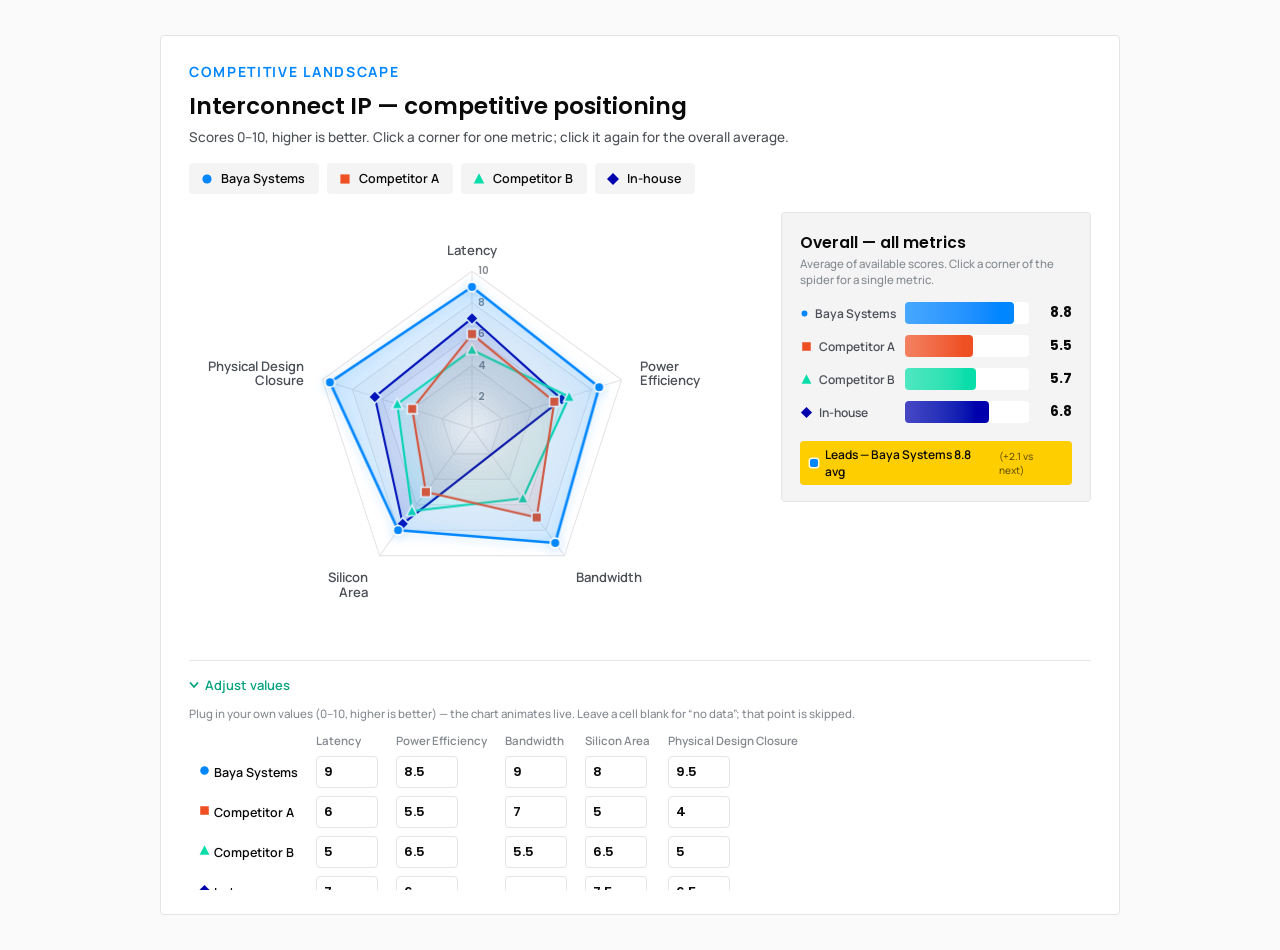
==== demo.html @ ced49e7d "Add files via upload" ====
<!DOCTYPE html>
<html lang="en">
<head>
  <meta charset="utf-8">
  <meta name="viewport" content="width=device-width, initial-scale=1">
  <title>Baya Systems — competitive radar demo</title>
  <style>
    html, body { background: #fafafa; margin: 0; }
    body {
      padding: clamp(1rem, 0.5rem + 2.1vw, 2.5rem);
      font-family: "Manrope", "Century Gothic", system-ui, -apple-system, "Segoe UI", sans-serif;
      display: flex;
      justify-content: center;
    }
    #radar { width: 100%; max-width: 960px; }
  </style>
</head>
<body>
  <div id="radar"></div>

  <script src="baya-radar.js"></script>
  <script>
    // Replace the placeholder values below with real scores (0-10, higher = better).
    // For metrics where a LOWER raw number is better (latency, silicon area),
    // convert to a score first, e.g. 10 = best-in-class.
    // Use null where there is no data — that point is skipped on the radar.
    var chart = BayaRadar.create('#radar', {
      title: 'Interconnect IP — competitive positioning',
      subtitle: 'Scores 0–10, higher is better. Click a corner for one metric; click it again for the overall average.',
      axes: [
        { label: 'Latency',                 description: 'Higher score = lower latency' },
        { label: 'Power Efficiency',        description: 'Higher score = better perf/W' },
        { label: 'Bandwidth',               description: 'Higher score = higher sustained bandwidth' },
        { label: 'Silicon Area',            description: 'Higher score = smaller area' },
        { label: 'Physical Design Closure', description: 'Higher score = easier timing closure' }
      ],
      series: [
        { name: 'Baya Systems', color: '#0086FF', marker: 'circle',   values: [9, 8.5, 9, 8, 9.5] },
        { name: 'Competitor A', color: '#EE5023', marker: 'square',   values: [6, 5.5, 7, 5, 4]   },
        { name: 'Competitor B', color: '#09DEAB', marker: 'triangle', values: [5, 6.5, 5.5, 6.5, 5] },
        { name: 'In-house',     color: '#0000AD', marker: 'diamond',  values: [7, 6, null, 7.5, 6.5] }
      ],
      maxValue: 10,
      editable: true          // shows the live value editor; set false for a read-only chart
    });

    // Values can also be changed from code:
    //   chart.setValue(0, 2, 9.5);          // series index, axis index, value
    //   chart.update({ series: [...] });    // replace everything at once
  </script>

  <script>
    // WordPress / iframe embedding: report our rendered height to the parent
    // window so a listener on the host page (see README) can size the
    // <iframe> to fit — no fixed height or internal scrollbars needed.
    (function () {
      if (window.parent === window) return; // not embedded in an iframe
      function postHeight() {
        window.parent.postMessage(
          { source: 'baya-radar', height: document.body.scrollHeight },
          '*'
        );
      }
      window.addEventListener('load', postHeight);
      if (typeof ResizeObserver !== 'undefined') {
        new ResizeObserver(postHeight).observe(document.body);
      } else {
        window.addEventListener('resize', postHeight);
      }
    })();
  </script>
</body>
</html>
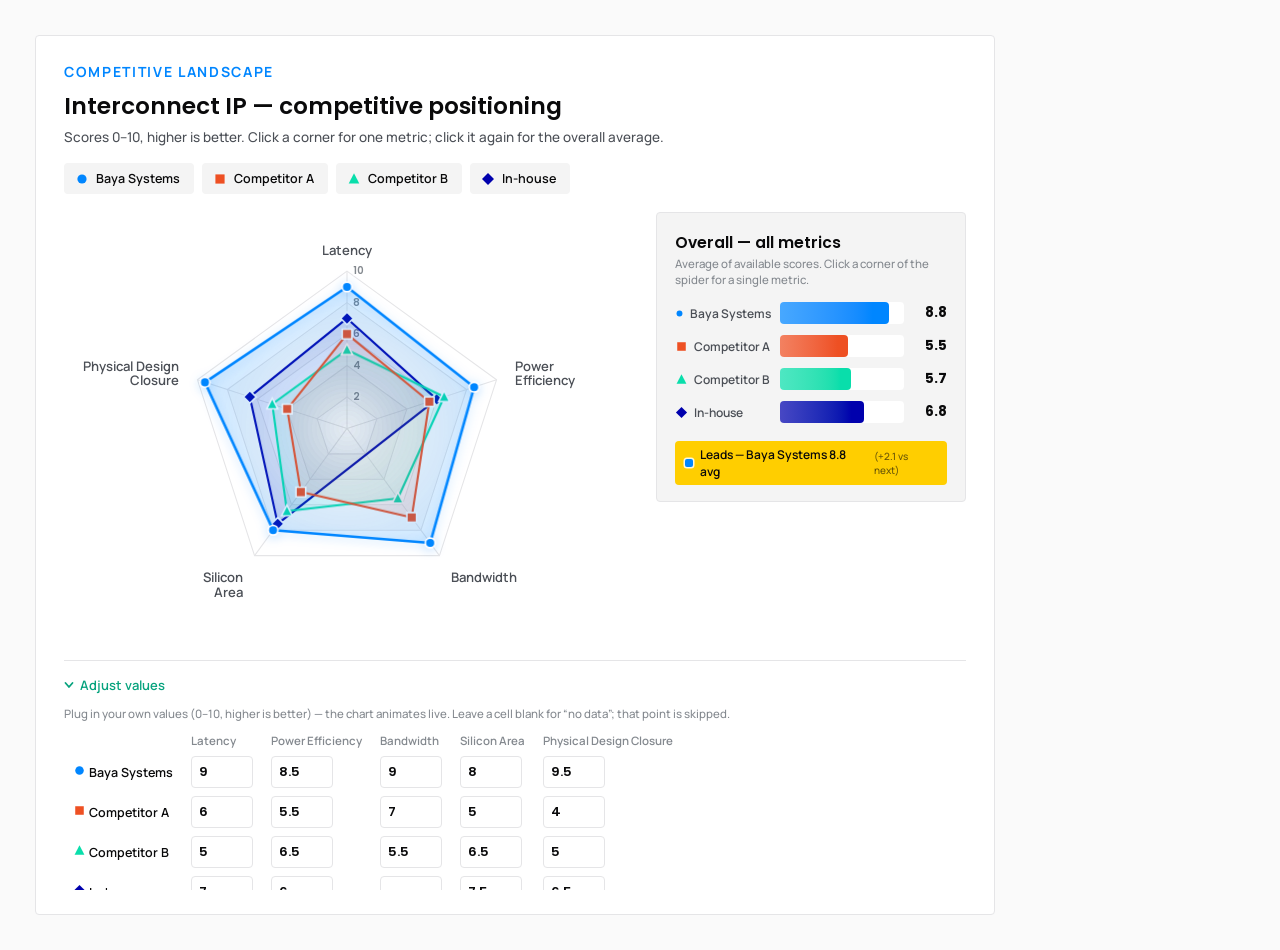
==== commit 18e24424: "Update demo.html" ====
--- a/demo.html
+++ b/demo.html
@@ -12,7 +12,7 @@
       display: flex;
       justify-content: center;
     }
-    #radar { width: 100%; max-width: 960px; }
+    #radar { width: 100%; }
   </style>
 </head>
 <body>
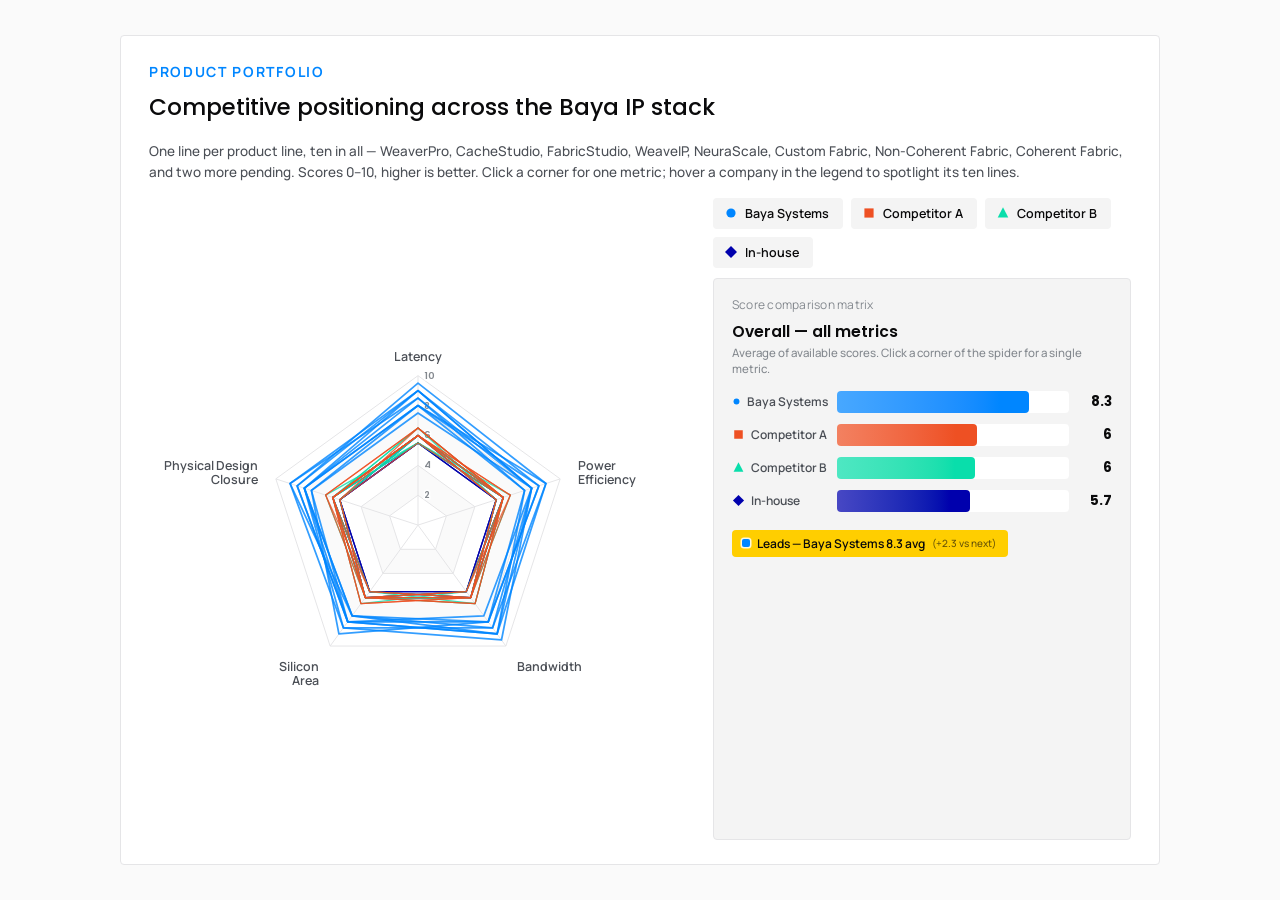
==== commit 35228a13: "Support multi-polygon company series for a full-portfolio radar Adds a `groups` option so a series c" ====
--- a/demo.html
+++ b/demo.html
@@ -3,16 +3,35 @@
 <head>
   <meta charset="utf-8">
   <meta name="viewport" content="width=device-width, initial-scale=1">
-  <title>Baya Systems — competitive radar demo</title>
+  <title>Baya Systems — competitive radar, full portfolio</title>
   <style>
     html, body { background: #fafafa; margin: 0; }
     body {
+      min-height: 100vh;
+      box-sizing: border-box;
       padding: clamp(1rem, 0.5rem + 2.1vw, 2.5rem);
       font-family: "Manrope", "Century Gothic", system-ui, -apple-system, "Segoe UI", sans-serif;
       display: flex;
       justify-content: center;
+      align-items: center;
     }
-    #radar { width: 100%; }
+    #radar { width: 100%; max-width: 1040px; }
+
+    /* Desktop/tablet: fit the whole widget into one viewport height — chart on
+       the left, legend + matrix panel stacked on the right. Below this the
+       widget's own responsive rules stack chart/legend/panel full-width, so we
+       drop the fixed height and let the page scroll normally instead. */
+    @media (min-width: 768px) {
+      html, body { height: 100%; }
+      body { height: 100vh; overflow: hidden; }
+      #radar { height: 100%; }
+      #radar .bradar-root { height: 100%; display: flex; flex-direction: column; }
+      #radar .bradar-main { flex: 1 1 auto; min-height: 0; align-items: stretch; }
+      #radar .bradar-chart-wrap { display: flex; align-items: center; justify-content: center; }
+      #radar .bradar-chart { width: auto; height: 100%; max-width: 100%; }
+      #radar .bradar-right { max-height: 100%; }
+      #radar .bradar-panel { flex: 1 1 auto; min-height: 0; overflow-y: auto; }
+    }
   </style>
 </head>
 <body>
@@ -20,13 +39,42 @@
 
   <script src="baya-radar.js"></script>
   <script>
-    // Replace the placeholder values below with real scores (0-10, higher = better).
-    // For metrics where a LOWER raw number is better (latency, silicon area),
-    // convert to a score first, e.g. 10 = best-in-class.
-    // Use null where there is no data — that point is skipped on the radar.
+    // ---------------------------------------------------------------------
+    // One radar, ten product lines per company. Each company (Baya + two
+    // competitors + in-house) draws one thin line per product line, all in
+    // that company's color, overlaid on the same five axes — so the shape
+    // and density of each company's "cloud" of lines tells the story, and
+    // the side panel's average is the tidy summary of that cloud.
+    //
+    // All numbers are set here in code — there is no in-browser editor.
+    // Edit a `values` array below (order matches `axes`), or drive it from
+    // your own script via chart.setValue(seriesIndex, axisIndex, value) or
+    // chart.update({ series: [...] }).
+    //
+    // *** PLACEHOLDER DATA *** — every score below is illustrative.
+    // Replace with real competitive numbers before this page goes live.
+    // Product lines 9 & 10 are still pending a name/axes fit from Rakshan.
+    // ---------------------------------------------------------------------
+
+    var PRODUCT_LINES = [
+      'WeaverPro', 'CacheStudio', 'FabricStudio', 'WeaveIP', 'NeuraScale',
+      'Custom Fabric', 'Non-Coherent Fabric', 'Coherent Fabric',
+      'Product Line 9', 'Product Line 10'
+    ];
+
+    function groups(valuesPerLine) {
+      return PRODUCT_LINES.map(function (label, i) {
+        return { label: label, values: valuesPerLine[i] };
+      });
+    }
+
     var chart = BayaRadar.create('#radar', {
-      title: 'Interconnect IP — competitive positioning',
-      subtitle: 'Scores 0–10, higher is better. Click a corner for one metric; click it again for the overall average.',
+      eyebrow: 'Product Portfolio',
+      title: 'Competitive positioning across the Baya IP stack',
+      subtitle: 'One line per product line, ten in all — WeaverPro, CacheStudio, FabricStudio, ' +
+        'WeaveIP, NeuraScale, Custom Fabric, Non-Coherent Fabric, Coherent Fabric, and two more ' +
+        'pending. Scores 0–10, higher is better. Click a corner for one metric; hover a company ' +
+        'in the legend to spotlight its ten lines.',
       axes: [
         { label: 'Latency',                 description: 'Higher score = lower latency' },
         { label: 'Power Efficiency',        description: 'Higher score = better perf/W' },
@@ -35,18 +83,70 @@
         { label: 'Physical Design Closure', description: 'Higher score = easier timing closure' }
       ],
       series: [
-        { name: 'Baya Systems', color: '#0086FF', marker: 'circle',   values: [9, 8.5, 9, 8, 9.5] },
-        { name: 'Competitor A', color: '#EE5023', marker: 'square',   values: [6, 5.5, 7, 5, 4]   },
-        { name: 'Competitor B', color: '#09DEAB', marker: 'triangle', values: [5, 6.5, 5.5, 6.5, 5] },
-        { name: 'In-house',     color: '#0000AD', marker: 'diamond',  values: [7, 6, null, 7.5, 6.5] }
+        {
+          name: 'Baya Systems', color: '#0086FF', marker: 'circle',
+          groups: groups([
+            [8.5, 8,   9,   7.5, 9  ],  // WeaverPro
+            [9,   8.5, 8,   8,   8.5],  // CacheStudio
+            [8,   9,   8.5, 7.5, 8  ],  // FabricStudio
+            [9,   8,   9.5, 8.5, 8  ],  // WeaveIP
+            [9.5, 9,   9,   8,   8.5],  // NeuraScale
+            [8,   8.5, 8,   9,   7.5],  // Custom Fabric
+            [8.5, 7.5, 9,   8,   8  ],  // Non-Coherent Fabric
+            [9,   8,   8.5, 8.5, 9  ],  // Coherent Fabric
+            [7.5, 8,   7.5, 8,   7.5],  // Product Line 9 (placeholder)
+            [8,   7.5, 8,   7.5, 8  ]   // Product Line 10 (placeholder)
+          ])
+        },
+        {
+          name: 'Competitor A', color: '#EE5023', marker: 'square',
+          groups: groups([
+            [6,   6.5, 5.5, 6,   6  ],
+            [6.5, 6,   6,   5.5, 6.5],
+            [5.5, 6,   6.5, 6,   5.5],
+            [6,   5.5, 6,   6.5, 6  ],
+            [6.5, 6,   5.5, 6,   6.5],
+            [6,   6.5, 6,   5.5, 6  ],
+            [6.5, 6,   6.5, 6,   5.5],
+            [6,   5.5, 6,   6.5, 6  ],
+            [6,   6,   6,   6,   6  ],
+            [6,   6,   6,   6,   6  ]
+          ])
+        },
+        {
+          name: 'Competitor B', color: '#09DEAB', marker: 'triangle',
+          groups: groups([
+            [5.5, 6,   6.5, 5.5, 6  ],
+            [6,   5.5, 6,   6,   5.5],
+            [6.5, 6,   5.5, 6,   6  ],
+            [5.5, 6.5, 6,   5.5, 6  ],
+            [6,   6,   6.5, 6,   5.5],
+            [6.5, 5.5, 6,   6,   6  ],
+            [6,   6,   5.5, 6.5, 6  ],
+            [5.5, 6,   6,   6,   6.5],
+            [6,   6,   6,   6,   6  ],
+            [6,   6,   6,   6,   6  ]
+          ])
+        },
+        {
+          name: 'In-house', color: '#0000AD', marker: 'diamond',
+          groups: groups([
+            [6,   5.5, 6,   6,   5.5],
+            [5.5, 6,   5.5, 6,   6  ],
+            [6,   6,   6,   5.5, 6  ],
+            [5.5, 5.5, 6,   6,   5.5],
+            [6,   6,   5.5, 5.5, 6  ],
+            [5.5, 6,   6,   6,   5.5],
+            [6,   5.5, 5.5, 6,   6  ],
+            [6,   6,   6,   5.5, 5.5],
+            [5.5, 5.5, 5.5, 5.5, 5.5],
+            [5.5, 5.5, 5.5, 5.5, 5.5]
+          ])
+        }
       ],
       maxValue: 10,
-      editable: true          // shows the live value editor; set false for a read-only chart
+      showPanel: true
     });
-
-    // Values can also be changed from code:
-    //   chart.setValue(0, 2, 9.5);          // series index, axis index, value
-    //   chart.update({ series: [...] });    // replace everything at once
   </script>
 
   <script>
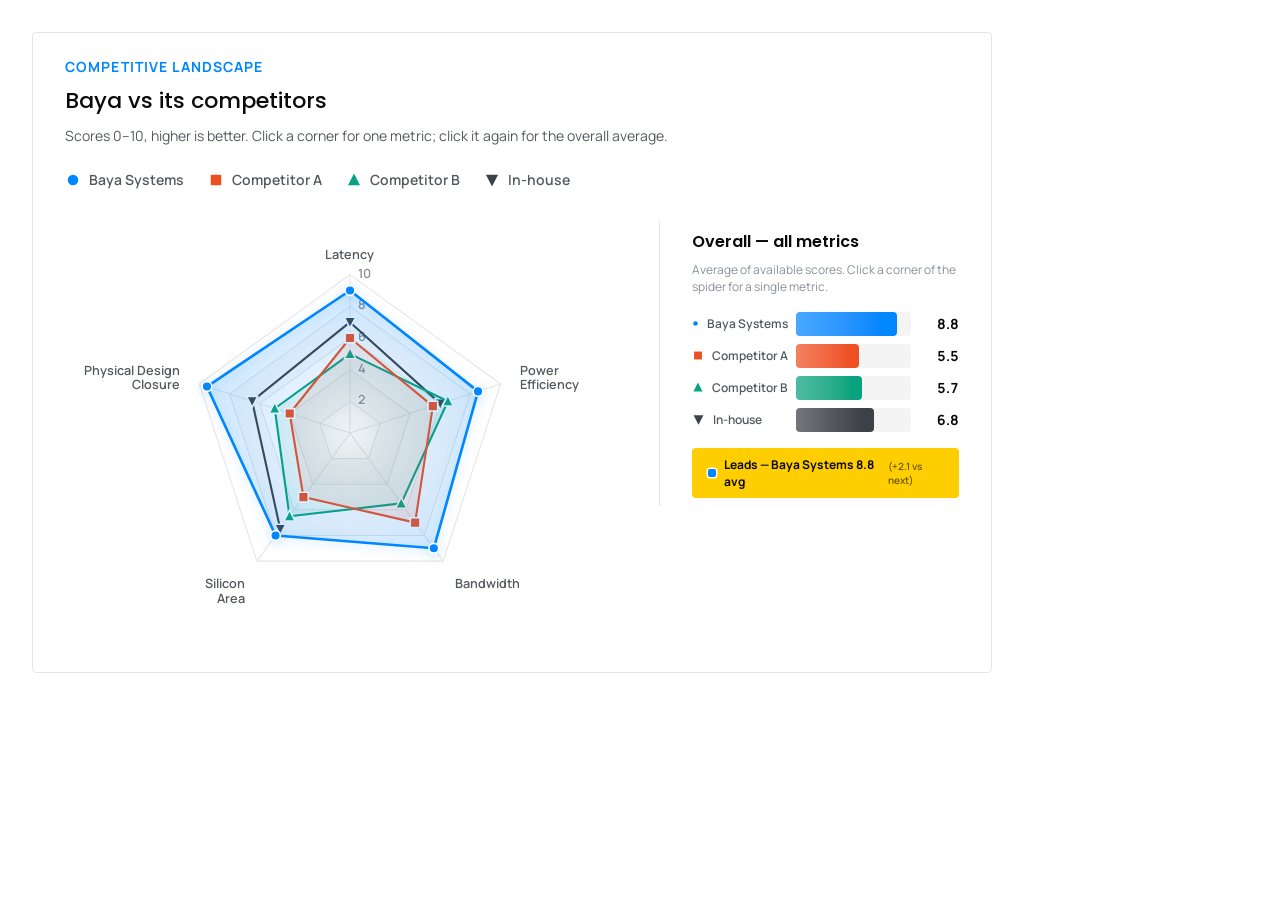
==== commit a008bf8c: "Rebuild multi-product dashboard, apply Baya Design System v1.2, clean up for public release Renames " ====
--- a/demo.html
+++ b/demo.html
@@ -3,35 +3,9 @@
 <head>
   <meta charset="utf-8">
   <meta name="viewport" content="width=device-width, initial-scale=1">
-  <title>Baya Systems — competitive radar, full portfolio</title>
+  <title>Baya vs its competitors — single chart demo</title>
   <style>
-    html, body { background: #fafafa; margin: 0; }
-    body {
-      min-height: 100vh;
-      box-sizing: border-box;
-      padding: clamp(1rem, 0.5rem + 2.1vw, 2.5rem);
-      font-family: "Manrope", "Century Gothic", system-ui, -apple-system, "Segoe UI", sans-serif;
-      display: flex;
-      justify-content: center;
-      align-items: center;
-    }
-    #radar { width: 100%; max-width: 1040px; }
-
-    /* Desktop/tablet: fit the whole widget into one viewport height — chart on
-       the left, legend + matrix panel stacked on the right. Below this the
-       widget's own responsive rules stack chart/legend/panel full-width, so we
-       drop the fixed height and let the page scroll normally instead. */
-    @media (min-width: 768px) {
-      html, body { height: 100%; }
-      body { height: 100vh; overflow: hidden; }
-      #radar { height: 100%; }
-      #radar .bradar-root { height: 100%; display: flex; flex-direction: column; }
-      #radar .bradar-main { flex: 1 1 auto; min-height: 0; align-items: stretch; }
-      #radar .bradar-chart-wrap { display: flex; align-items: center; justify-content: center; }
-      #radar .bradar-chart { width: auto; height: 100%; max-width: 100%; }
-      #radar .bradar-right { max-height: 100%; }
-      #radar .bradar-panel { flex: 1 1 auto; min-height: 0; overflow-y: auto; }
-    }
+    body { background: #ffffff; margin: 0; padding: 32px; font-family: "Manrope", system-ui, -apple-system, "Segoe UI", sans-serif; }
   </style>
 </head>
 <body>
@@ -39,42 +13,13 @@
 
   <script src="baya-radar.js"></script>
   <script>
-    // ---------------------------------------------------------------------
-    // One radar, ten product lines per company. Each company (Baya + two
-    // competitors + in-house) draws one thin line per product line, all in
-    // that company's color, overlaid on the same five axes — so the shape
-    // and density of each company's "cloud" of lines tells the story, and
-    // the side panel's average is the tidy summary of that cloud.
-    //
-    // All numbers are set here in code — there is no in-browser editor.
-    // Edit a `values` array below (order matches `axes`), or drive it from
-    // your own script via chart.setValue(seriesIndex, axisIndex, value) or
-    // chart.update({ series: [...] }).
-    //
-    // *** PLACEHOLDER DATA *** — every score below is illustrative.
-    // Replace with real competitive numbers before this page goes live.
-    // Product lines 9 & 10 are still pending a name/axes fit from Rakshan.
-    // ---------------------------------------------------------------------
-
-    var PRODUCT_LINES = [
-      'WeaverPro', 'CacheStudio', 'FabricStudio', 'WeaveIP', 'NeuraScale',
-      'Custom Fabric', 'Non-Coherent Fabric', 'Coherent Fabric',
-      'Product Line 9', 'Product Line 10'
-    ];
-
-    function groups(valuesPerLine) {
-      return PRODUCT_LINES.map(function (label, i) {
-        return { label: label, values: valuesPerLine[i] };
-      });
-    }
-
+    // Replace the placeholder values below with real scores (0-10, higher = better).
+    // For metrics where a LOWER raw number is better (latency, silicon area),
+    // convert to a score first, e.g. 10 = best-in-class.
+    // Use null where there is no data — that point is skipped on the radar.
     var chart = BayaRadar.create('#radar', {
-      eyebrow: 'Product Portfolio',
-      title: 'Competitive positioning across the Baya IP stack',
-      subtitle: 'One line per product line, ten in all — WeaverPro, CacheStudio, FabricStudio, ' +
-        'WeaveIP, NeuraScale, Custom Fabric, Non-Coherent Fabric, Coherent Fabric, and two more ' +
-        'pending. Scores 0–10, higher is better. Click a corner for one metric; hover a company ' +
-        'in the legend to spotlight its ten lines.',
+      title: 'Baya vs its competitors',
+      subtitle: 'Scores 0–10, higher is better. Click a corner for one metric; click it again for the overall average.',
       axes: [
         { label: 'Latency',                 description: 'Higher score = lower latency' },
         { label: 'Power Efficiency',        description: 'Higher score = better perf/W' },
@@ -83,91 +28,17 @@
         { label: 'Physical Design Closure', description: 'Higher score = easier timing closure' }
       ],
       series: [
-        {
-          name: 'Baya Systems', color: '#0086FF', marker: 'circle',
-          groups: groups([
-            [8.5, 8,   9,   7.5, 9  ],  // WeaverPro
-            [9,   8.5, 8,   8,   8.5],  // CacheStudio
-            [8,   9,   8.5, 7.5, 8  ],  // FabricStudio
-            [9,   8,   9.5, 8.5, 8  ],  // WeaveIP
-            [9.5, 9,   9,   8,   8.5],  // NeuraScale
-            [8,   8.5, 8,   9,   7.5],  // Custom Fabric
-            [8.5, 7.5, 9,   8,   8  ],  // Non-Coherent Fabric
-            [9,   8,   8.5, 8.5, 9  ],  // Coherent Fabric
-            [7.5, 8,   7.5, 8,   7.5],  // Product Line 9 (placeholder)
-            [8,   7.5, 8,   7.5, 8  ]   // Product Line 10 (placeholder)
-          ])
-        },
-        {
-          name: 'Competitor A', color: '#EE5023', marker: 'square',
-          groups: groups([
-            [6,   6.5, 5.5, 6,   6  ],
-            [6.5, 6,   6,   5.5, 6.5],
-            [5.5, 6,   6.5, 6,   5.5],
-            [6,   5.5, 6,   6.5, 6  ],
-            [6.5, 6,   5.5, 6,   6.5],
-            [6,   6.5, 6,   5.5, 6  ],
-            [6.5, 6,   6.5, 6,   5.5],
-            [6,   5.5, 6,   6.5, 6  ],
-            [6,   6,   6,   6,   6  ],
-            [6,   6,   6,   6,   6  ]
-          ])
-        },
-        {
-          name: 'Competitor B', color: '#09DEAB', marker: 'triangle',
-          groups: groups([
-            [5.5, 6,   6.5, 5.5, 6  ],
-            [6,   5.5, 6,   6,   5.5],
-            [6.5, 6,   5.5, 6,   6  ],
-            [5.5, 6.5, 6,   5.5, 6  ],
-            [6,   6,   6.5, 6,   5.5],
-            [6.5, 5.5, 6,   6,   6  ],
-            [6,   6,   5.5, 6.5, 6  ],
-            [5.5, 6,   6,   6,   6.5],
-            [6,   6,   6,   6,   6  ],
-            [6,   6,   6,   6,   6  ]
-          ])
-        },
-        {
-          name: 'In-house', color: '#0000AD', marker: 'diamond',
-          groups: groups([
-            [6,   5.5, 6,   6,   5.5],
-            [5.5, 6,   5.5, 6,   6  ],
-            [6,   6,   6,   5.5, 6  ],
-            [5.5, 5.5, 6,   6,   5.5],
-            [6,   6,   5.5, 5.5, 6  ],
-            [5.5, 6,   6,   6,   5.5],
-            [6,   5.5, 5.5, 6,   6  ],
-            [6,   6,   6,   5.5, 5.5],
-            [5.5, 5.5, 5.5, 5.5, 5.5],
-            [5.5, 5.5, 5.5, 5.5, 5.5]
-          ])
-        }
+        { name: 'Baya Systems', color: '#0086ff', marker: 'circle',   values: [9, 8.5, 9, 8, 9.5] },
+        { name: 'Competitor A', color: '#ee5023', marker: 'square',   values: [6, 5.5, 7, 5, 4]   },
+        { name: 'Competitor B', color: '#07a37e', marker: 'triangle', values: [5, 6.5, 5.5, 6.5, 5] },
+        { name: 'In-house',     color: '#3d4148', marker: 'triangle-down', values: [7, 6, null, 7.5, 6.5] }
       ],
-      maxValue: 10,
-      showPanel: true
+      maxValue: 10
     });
-  </script>
 
-  <script>
-    // WordPress / iframe embedding: report our rendered height to the parent
-    // window so a listener on the host page (see README) can size the
-    // <iframe> to fit — no fixed height or internal scrollbars needed.
-    (function () {
-      if (window.parent === window) return; // not embedded in an iframe
-      function postHeight() {
-        window.parent.postMessage(
-          { source: 'baya-radar', height: document.body.scrollHeight },
-          '*'
-        );
-      }
-      window.addEventListener('load', postHeight);
-      if (typeof ResizeObserver !== 'undefined') {
-        new ResizeObserver(postHeight).observe(document.body);
-      } else {
-        window.addEventListener('resize', postHeight);
-      }
-    })();
+    // Values can also be changed from code:
+    //   chart.setValue(0, 2, 9.5);          // series index, axis index, value
+    //   chart.update({ series: [...] });    // replace everything at once
   </script>
 </body>
 </html>
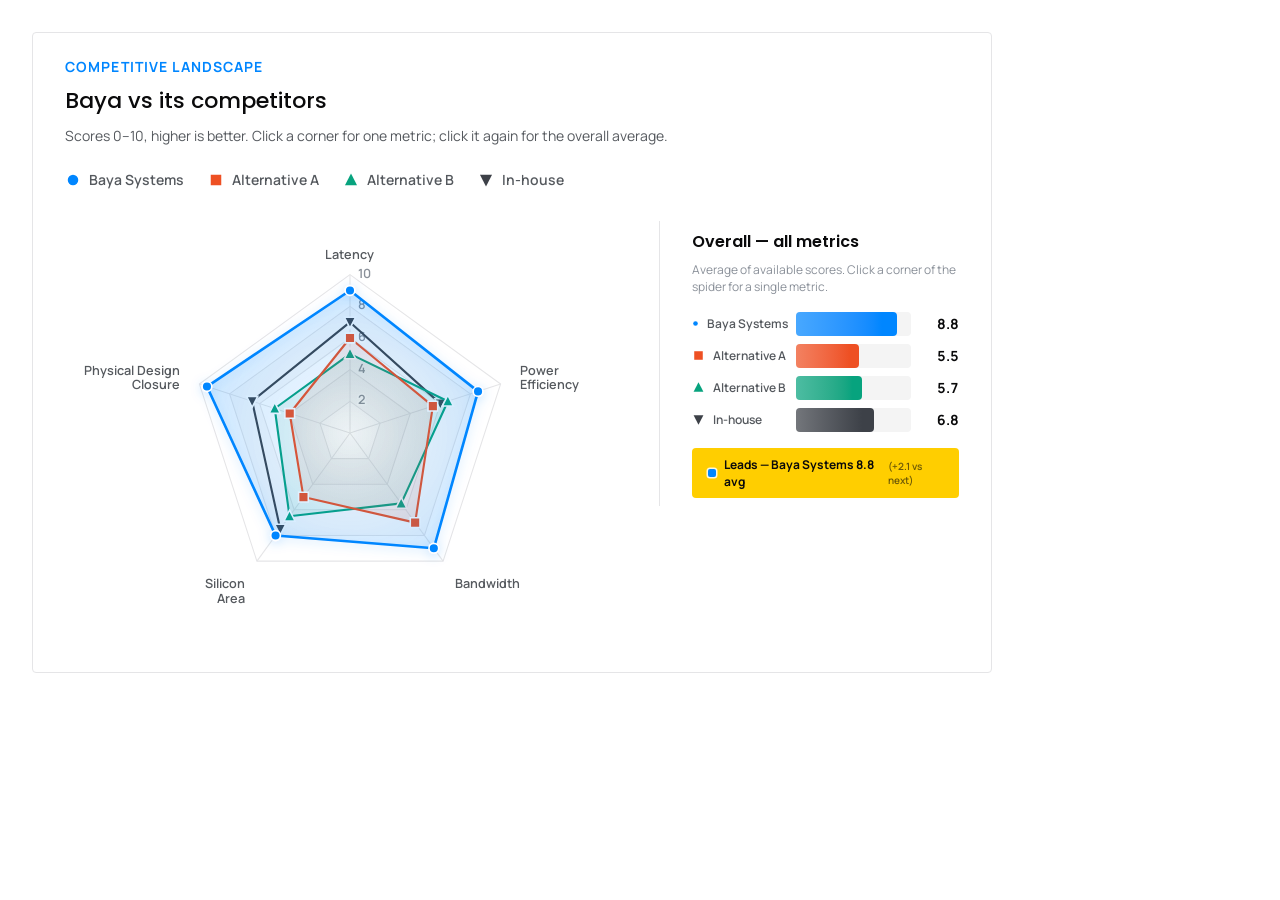
==== commit 1084aa63: "Rename Competitor A/B to Alternative A/B Co-Authored-By: Claude Sonnet 5 <noreply@anthropic.com>" ====
--- a/demo.html
+++ b/demo.html
@@ -29,8 +29,8 @@
       ],
       series: [
         { name: 'Baya Systems', color: '#0086ff', marker: 'circle',   values: [9, 8.5, 9, 8, 9.5] },
-        { name: 'Competitor A', color: '#ee5023', marker: 'square',   values: [6, 5.5, 7, 5, 4]   },
-        { name: 'Competitor B', color: '#07a37e', marker: 'triangle', values: [5, 6.5, 5.5, 6.5, 5] },
+        { name: 'Alternative A', color: '#ee5023', marker: 'square',   values: [6, 5.5, 7, 5, 4]   },
+        { name: 'Alternative B', color: '#07a37e', marker: 'triangle', values: [5, 6.5, 5.5, 6.5, 5] },
         { name: 'In-house',     color: '#3d4148', marker: 'triangle-down', values: [7, 6, null, 7.5, 6.5] }
       ],
       maxValue: 10
